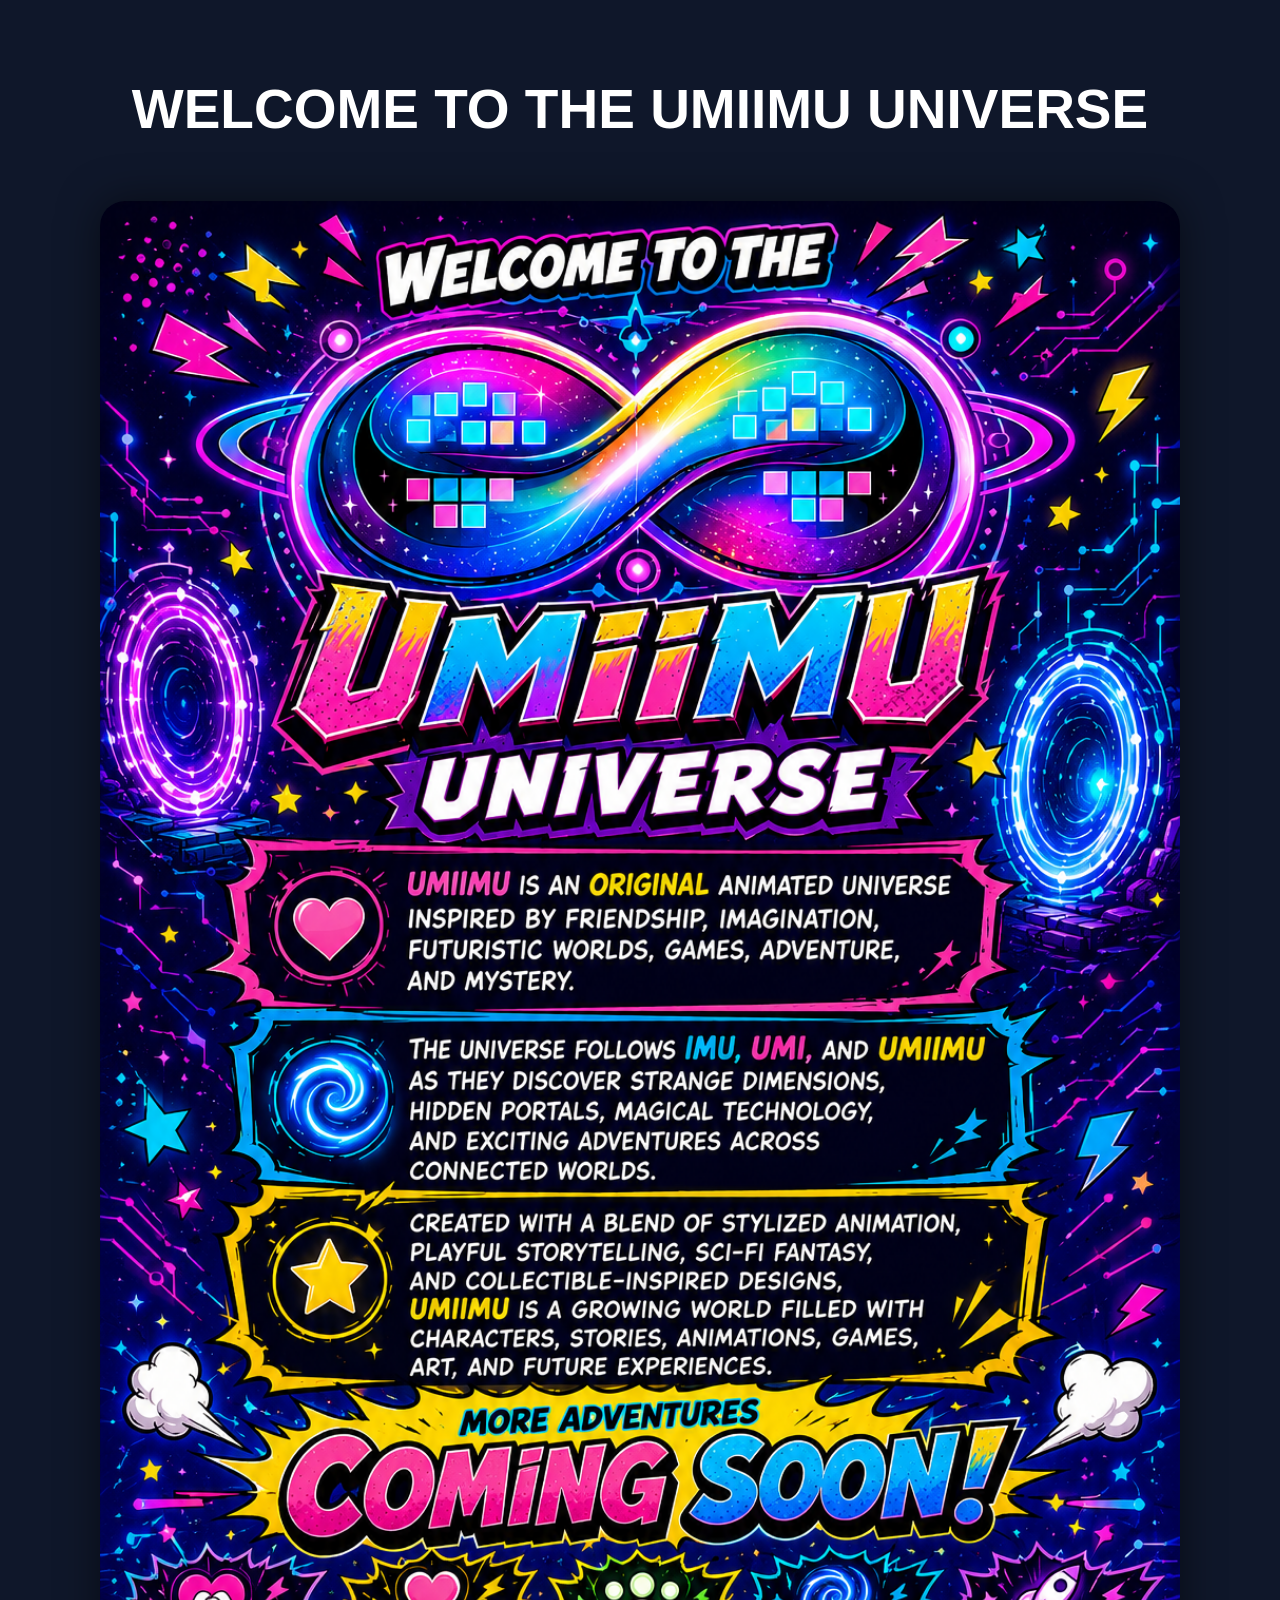
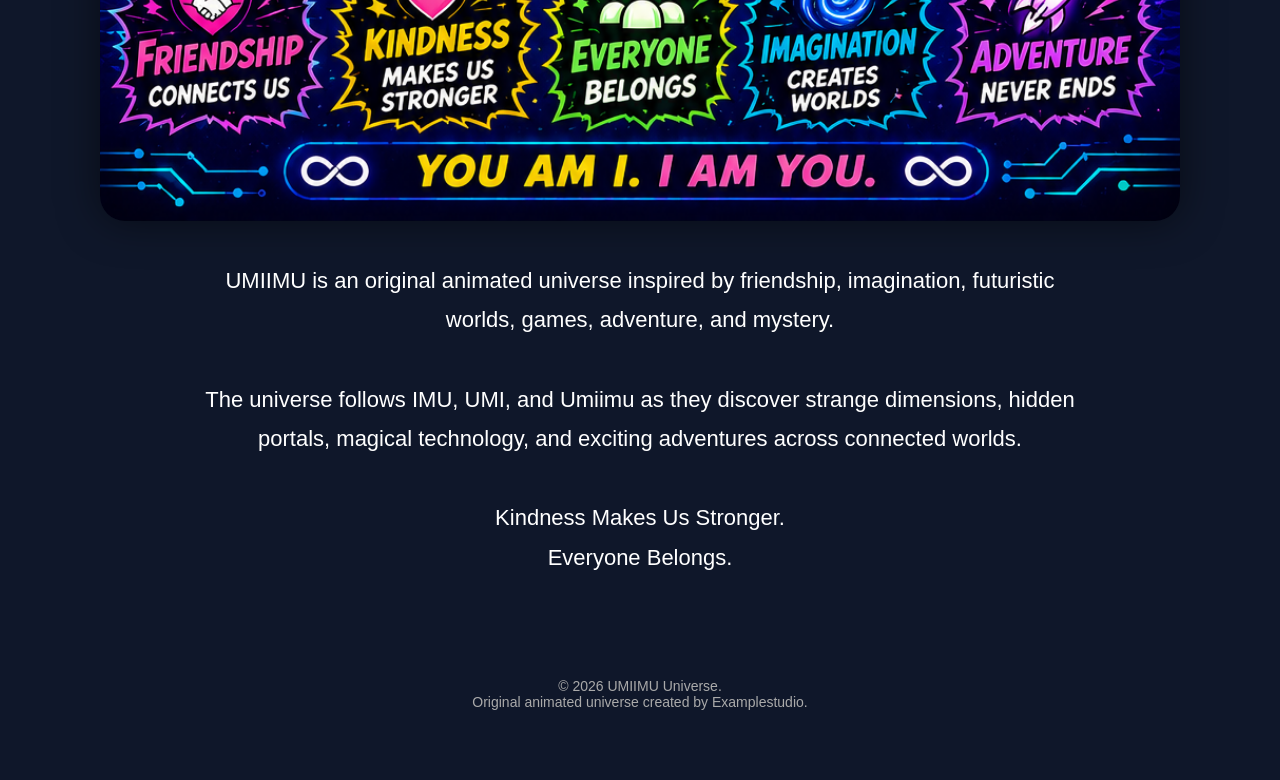
==== index.html @ dc401a6a "Create index.html created first index html" ====
<!DOCTYPE html>
<html>
<head>
  <title>UMIIMU Universe</title>

  <style>

    body{
      margin:0;
      background:#0f172a;
      color:white;
      font-family:Arial;
      text-align:center;
    }

    .poster{
      width:90%;
      max-width:1100px;
      margin-top:40px;
      border-radius:25px;
      box-shadow:0 0 40px rgba(0,0,0,0.5);
    }

    .content{
      padding:40px;
    }

    h1{
      font-size:55px;
      margin-bottom:20px;
    }

    p{
      font-size:22px;
      line-height:1.8;
      max-width:900px;
      margin:auto;
    }

    .footer{
      margin-top:70px;
      padding:30px;
      color:#aaa;
      font-size:14px;
    }

  </style>

</head>

<body>

<div class="content">

<h1>WELCOME TO THE UMIIMU UNIVERSE</h1>

<img src="UMIIMUPOSTER.png" class="poster">

<br><br><br>

<p>

UMIIMU is an original animated universe inspired by friendship, imagination, futuristic worlds, games, adventure, and mystery.

<br><br>

The universe follows IMU, UMI, and Umiimu as they discover strange dimensions, hidden portals, magical technology, and exciting adventures across connected worlds.

<br><br>

Kindness Makes Us Stronger.
<br>
Everyone Belongs.

</p>

<div class="footer">

© 2026 UMIIMU Universe.
<br>
Original animated universe created by Examplestudio.

</div>

</div>

</body>
</html>
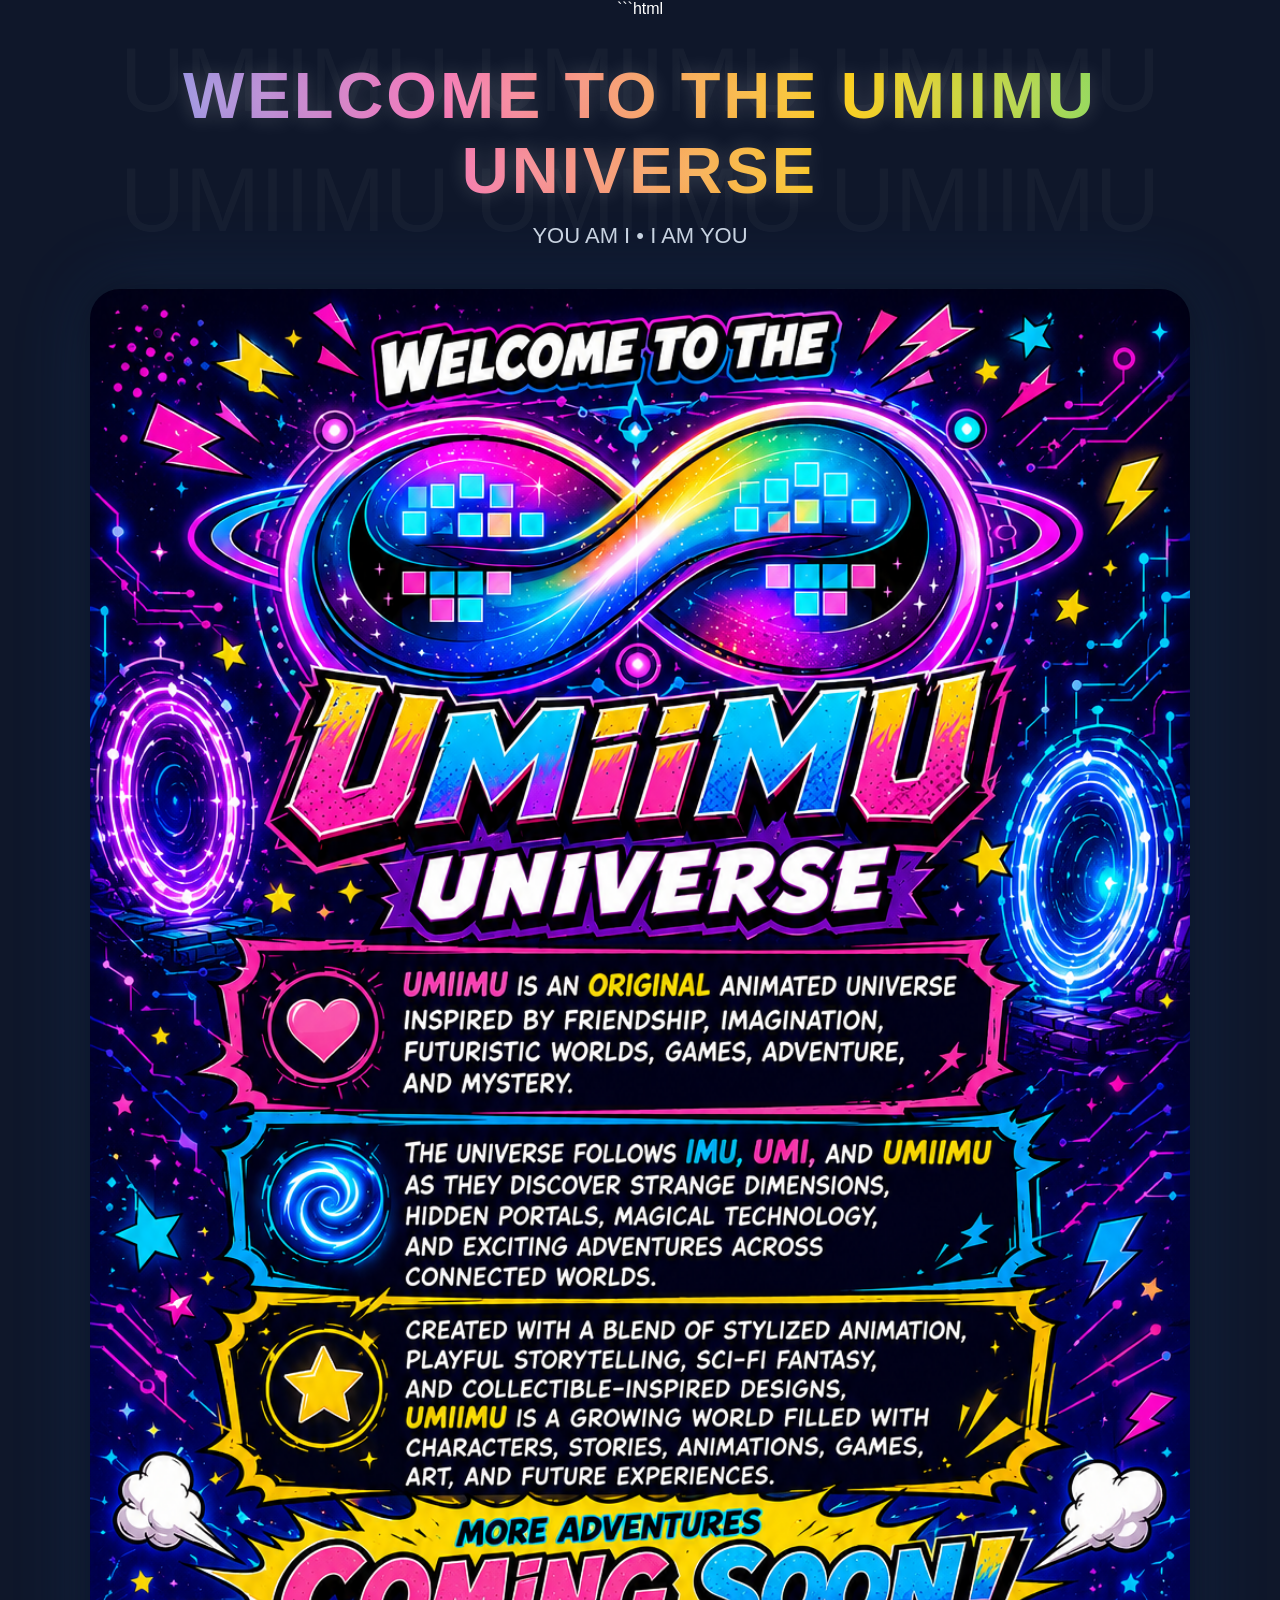
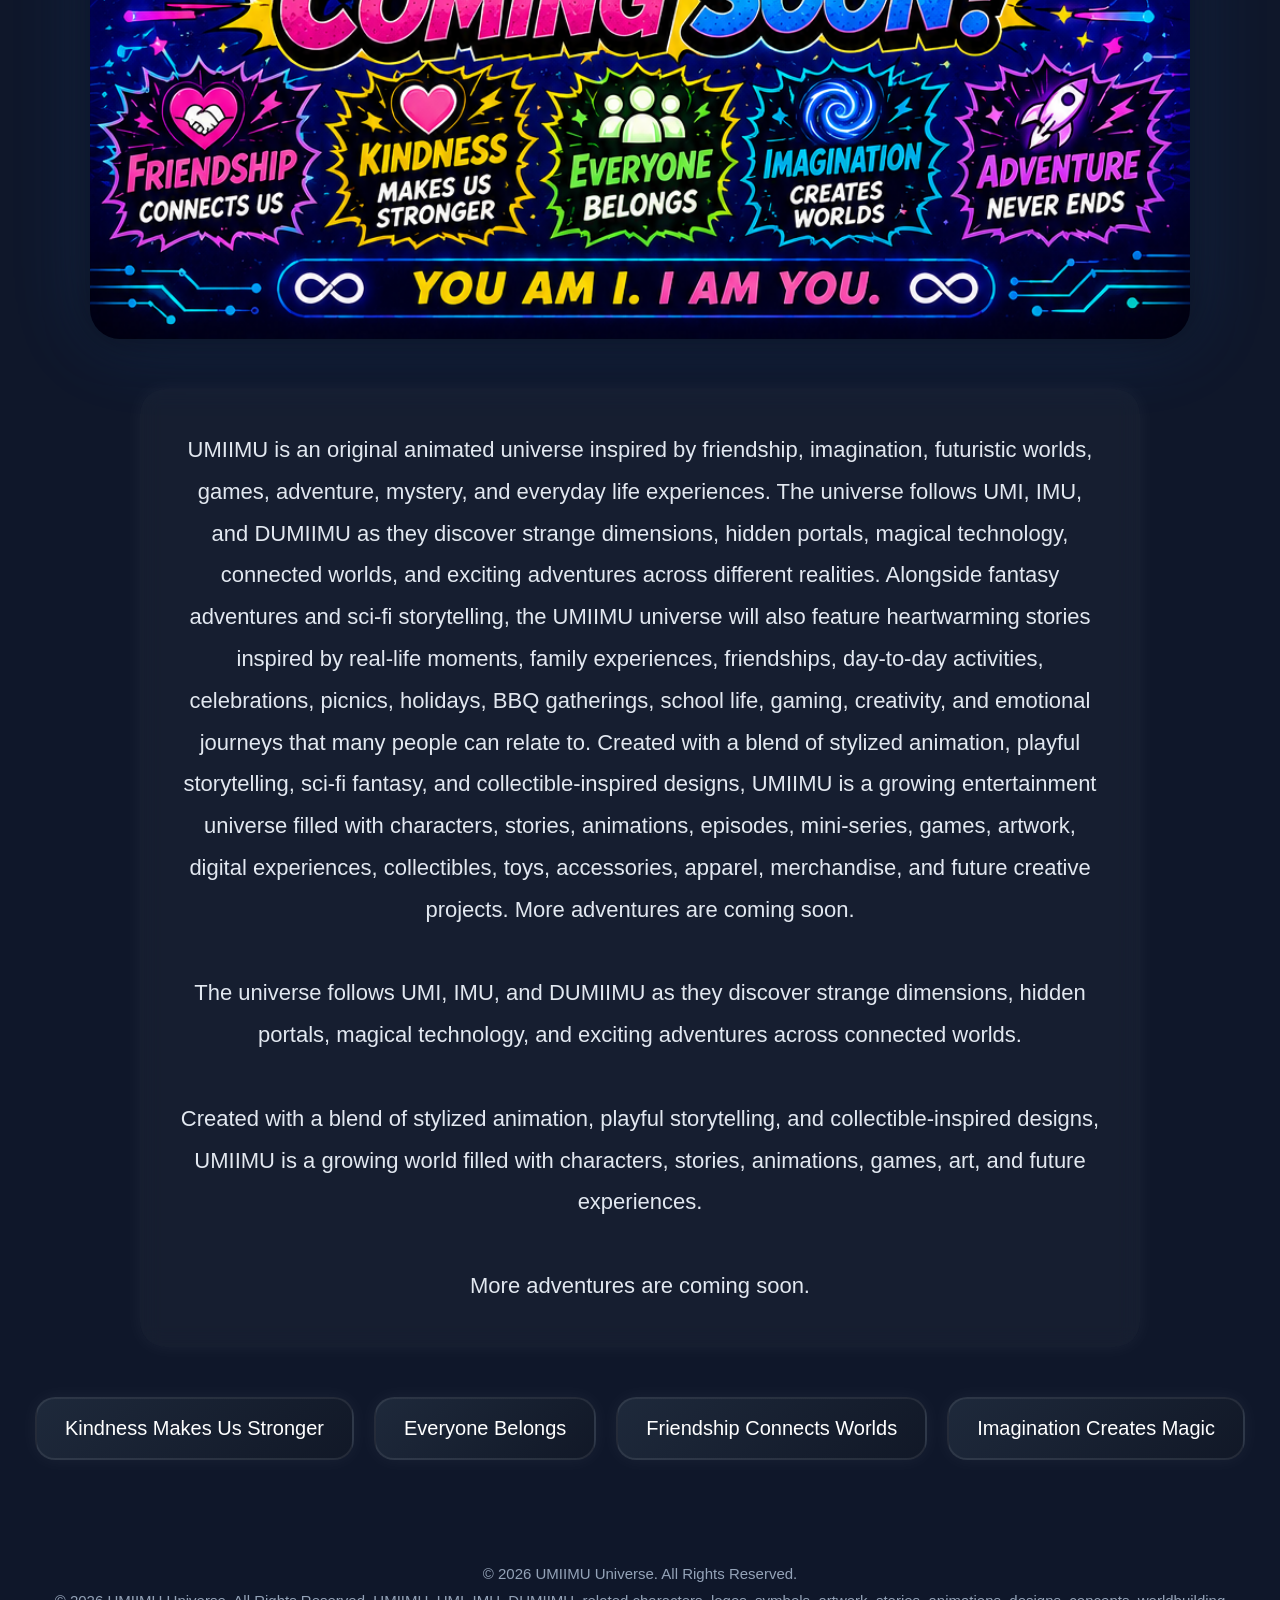
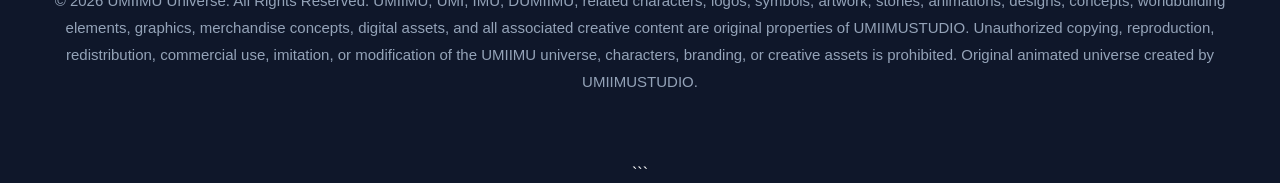
==== commit 6f0b8ee9: "Update index.html" ====
--- a/index.html
+++ b/index.html
@@ -1,47 +1,144 @@
+```html
 <!DOCTYPE html>
-<html>
+<html lang="en">
+
 <head>
+  <meta charset="UTF-8" />
+  <meta name="viewport" content="width=device-width, initial-scale=1.0" />
+
   <title>UMIIMU Universe</title>
 
   <style>
 
+    *{
+      margin:0;
+      padding:0;
+      box-sizing:border-box;
+    }
+
     body{
-      margin:0;
       background:#0f172a;
       color:white;
-      font-family:Arial;
+      font-family:'Arial Black','Trebuchet MS',sans-serif;
+      overflow-x:hidden;
       text-align:center;
+      position:relative;
+    }
+
+    /* Background repeated UMIIMU text */
+
+    .bgtext{
+      position:fixed;
+      top:0;
+      left:0;
+      width:100%;
+      height:100%;
+      font-size:90px;
+      line-height:120px;
+      opacity:0.03;
+      color:white;
+      pointer-events:none;
+      z-index:0;
+      word-break:break-word;
+      padding:20px;
+    }
+
+    .container{
+      position:relative;
+      z-index:2;
+      padding:40px 20px;
+    }
+
+    h1{
+      font-size:65px;
+      margin-bottom:15px;
+
+      background:linear-gradient(
+      90deg,
+      #60a5fa,
+      #f472b6,
+      #facc15,
+      #4ade80
+      );
+
+      -webkit-background-clip:text;
+      -webkit-text-fill-color:transparent;
+
+      text-shadow:
+      0 0 20px rgba(255,255,255,0.2);
+
+      letter-spacing:3px;
+    }
+
+    .subtitle{
+      font-size:22px;
+      color:#cbd5e1;
+      margin-bottom:40px;
     }
 
     .poster{
       width:90%;
       max-width:1100px;
-      margin-top:40px;
+      border-radius:30px;
+
+      box-shadow:
+      0 0 40px rgba(0,0,0,0.5),
+      0 0 80px rgba(59,130,246,0.2);
+
+      margin-bottom:50px;
+    }
+
+    .about{
+      max-width:1000px;
+      margin:auto;
+      font-size:22px;
+      line-height:1.9;
+      color:#e2e8f0;
+
+      background:rgba(255,255,255,0.03);
+
+      padding:40px;
       border-radius:25px;
-      box-shadow:0 0 40px rgba(0,0,0,0.5);
-    }
-
-    .content{
-      padding:40px;
-    }
-
-    h1{
-      font-size:55px;
-      margin-bottom:20px;
-    }
-
-    p{
-      font-size:22px;
-      line-height:1.8;
-      max-width:900px;
-      margin:auto;
+
+      backdrop-filter:blur(10px);
+
+      box-shadow:
+      0 0 20px rgba(255,255,255,0.05);
+    }
+
+    .values{
+      margin-top:50px;
+      display:flex;
+      justify-content:center;
+      flex-wrap:wrap;
+      gap:20px;
+    }
+
+    .value-box{
+      background:linear-gradient(
+      135deg,
+      #1e293b,
+      #111827
+      );
+
+      border:2px solid rgba(255,255,255,0.08);
+
+      padding:18px 28px;
+
+      border-radius:20px;
+
+      font-size:20px;
+
+      box-shadow:
+      0 0 20px rgba(255,255,255,0.05);
     }
 
     .footer{
       margin-top:70px;
       padding:30px;
-      color:#aaa;
-      font-size:14px;
+      color:#94a3b8;
+      font-size:15px;
+      line-height:1.8;
     }
 
   </style>
@@ -50,39 +147,97 @@
 
 <body>
 
-<div class="content">
-
-<h1>WELCOME TO THE UMIIMU UNIVERSE</h1>
-
-<img src="UMIIMUPOSTER.png" class="poster">
-
-<br><br><br>
-
-<p>
-
-UMIIMU is an original animated universe inspired by friendship, imagination, futuristic worlds, games, adventure, and mystery.
-
-<br><br>
-
-The universe follows IMU, UMI, and Umiimu as they discover strange dimensions, hidden portals, magical technology, and exciting adventures across connected worlds.
-
-<br><br>
-
-Kindness Makes Us Stronger.
-<br>
-Everyone Belongs.
-
-</p>
-
-<div class="footer">
-
-© 2026 UMIIMU Universe.
-<br>
-Original animated universe created by Examplestudio.
-
-</div>
-
-</div>
+  <!-- Background text -->
+
+  <div class="bgtext">
+
+    UMIIMU UMIIMU UMIIMU UMIIMU UMIIMU
+    UMIIMU UMIIMU UMIIMU UMIIMU UMIIMU
+    UMIIMU UMIIMU UMIIMU UMIIMU UMIIMU
+    UMIIMU UMIIMU UMIIMU UMIIMU UMIIMU
+    UMIIMU UMIIMU UMIIMU UMIIMU UMIIMU
+
+  </div>
+
+  <div class="container">
+
+    <h1>WELCOME TO THE UMIIMU UNIVERSE</h1>
+
+    <div class="subtitle">
+      YOU AM I • I AM YOU
+    </div>
+
+    <!-- CHANGE poster.png TO YOUR ACTUAL POSTER FILE NAME -->
+
+    <img src="UMIIMUPOSTER.png" class="poster">
+
+    <div class="about">
+
+      UMIIMU is an original animated universe inspired by friendship, imagination, futuristic worlds, games, adventure, mystery, and everyday life experiences.
+
+     The universe follows UMI, IMU, and DUMIIMU as they discover strange dimensions, hidden portals, magical technology, connected worlds, and exciting adventures across different realities.
+
+     Alongside fantasy adventures and sci-fi storytelling, the UMIIMU universe will also feature heartwarming stories inspired by real-life moments, family experiences, friendships, day-to-day activities, celebrations, picnics, holidays, BBQ gatherings, school life, gaming, creativity, and emotional journeys that many people can relate to.
+
+     Created with a blend of stylized animation, playful storytelling, sci-fi fantasy, and collectible-inspired designs, UMIIMU is a growing entertainment universe filled with characters, stories, animations, episodes, mini-series, games, artwork, digital experiences, collectibles, toys, accessories, apparel, merchandise, and future creative projects.
+
+     More adventures are coming soon.
+      <br><br>
+
+      The universe follows UMI, IMU, and DUMIIMU as they discover strange dimensions,
+      hidden portals, magical technology, and exciting adventures across connected worlds.
+
+      <br><br>
+
+      Created with a blend of stylized animation,
+      playful storytelling,
+      and collectible-inspired designs,
+      UMIIMU is a growing world filled with characters,
+      stories, animations, games, art, and future experiences.
+
+      <br><br>
+
+      More adventures are coming soon.
+
+    </div>
+
+    <div class="values">
+
+      <div class="value-box">
+        Kindness Makes Us Stronger
+      </div>
+
+      <div class="value-box">
+        Everyone Belongs
+      </div>
+
+      <div class="value-box">
+        Friendship Connects Worlds
+      </div>
+
+      <div class="value-box">
+        Imagination Creates Magic
+      </div>
+
+    </div>
+
+    <div class="footer">
+
+      © 2026 UMIIMU Universe. All Rights Reserved.
+      <br>
+      © 2026 UMIIMU Universe. All Rights Reserved.
+
+     UMIIMU, UMI, IMU, DUMIIMU, related characters, logos, symbols, artwork, stories, animations, designs, concepts, worldbuilding elements, graphics, merchandise concepts, digital assets, and all associated creative content are original properties of UMIIMUSTUDIO.
+
+     Unauthorized copying, reproduction, redistribution, commercial use, imitation, or modification of the UMIIMU universe, characters, branding, or creative assets is prohibited.
+
+     Original animated universe created by UMIIMUSTUDIO.
+
+    </div>
+
+  </div>
 
 </body>
+
 </html>
+```
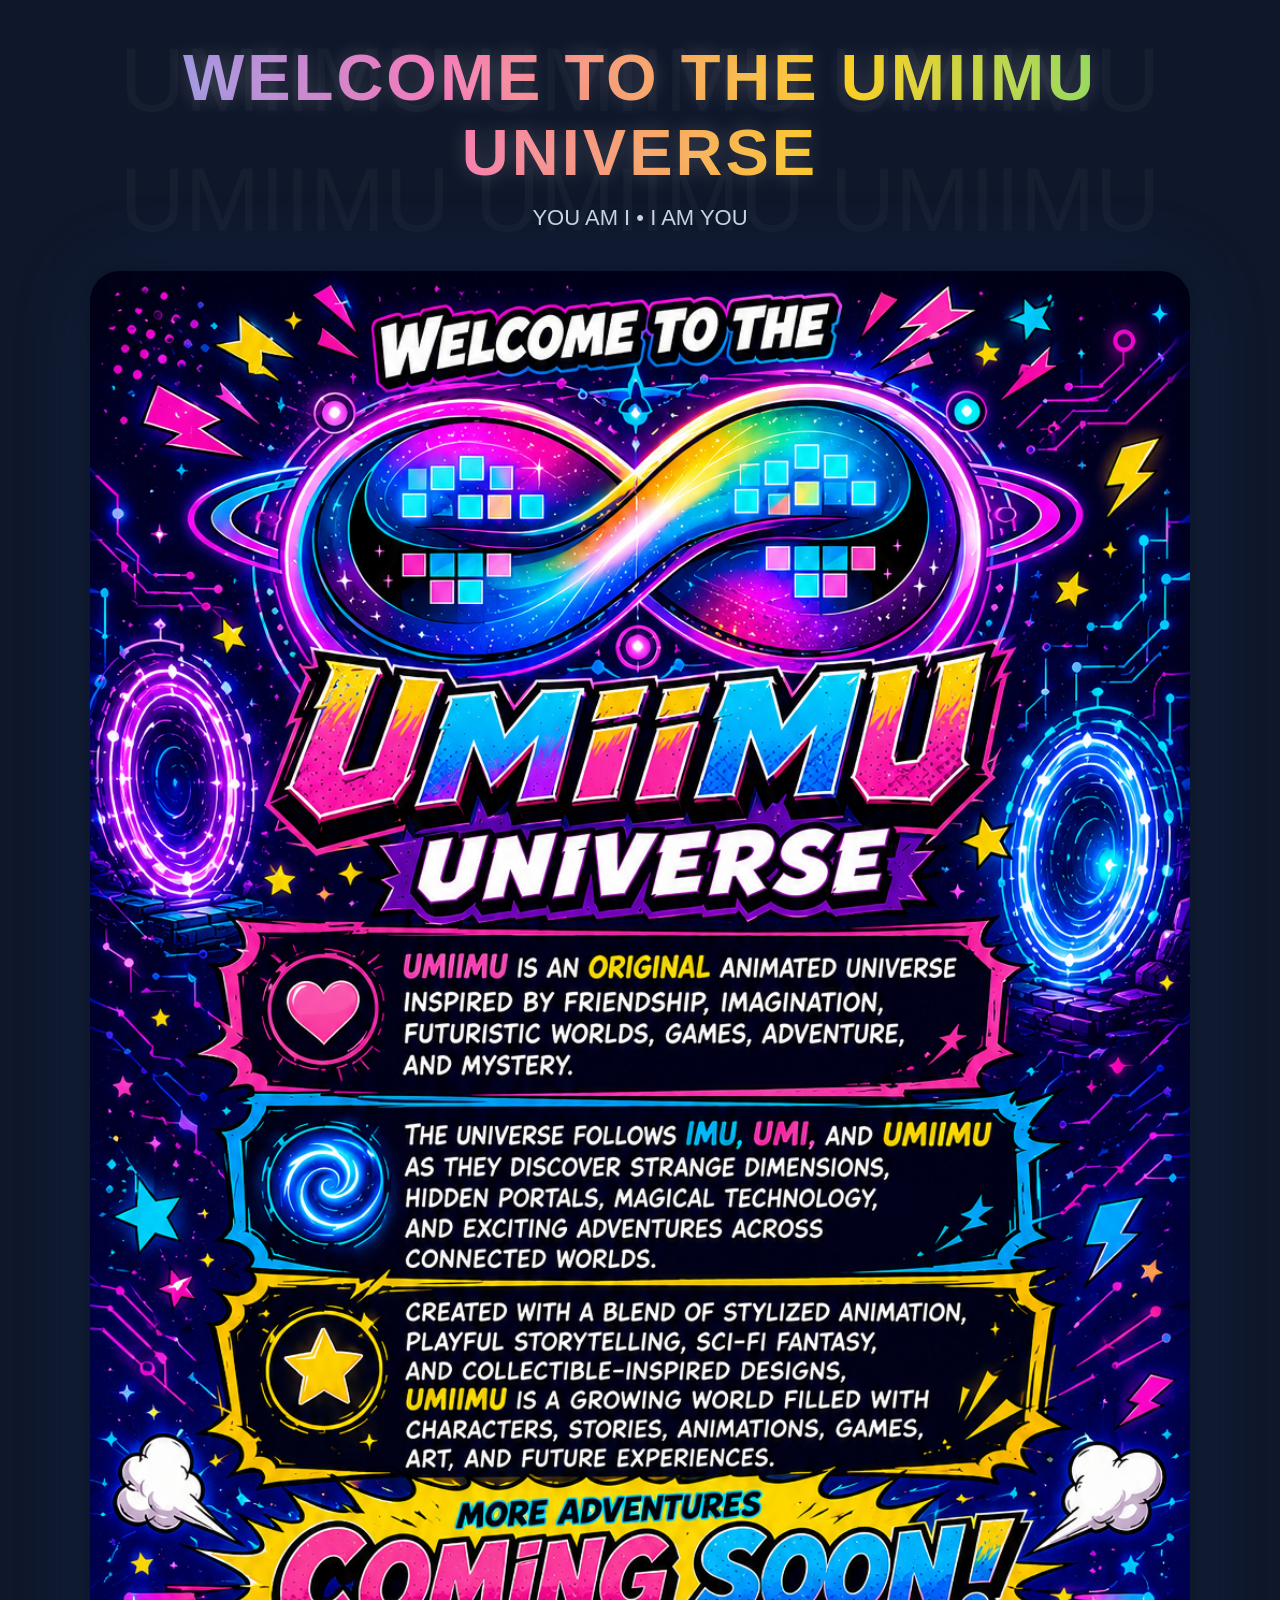
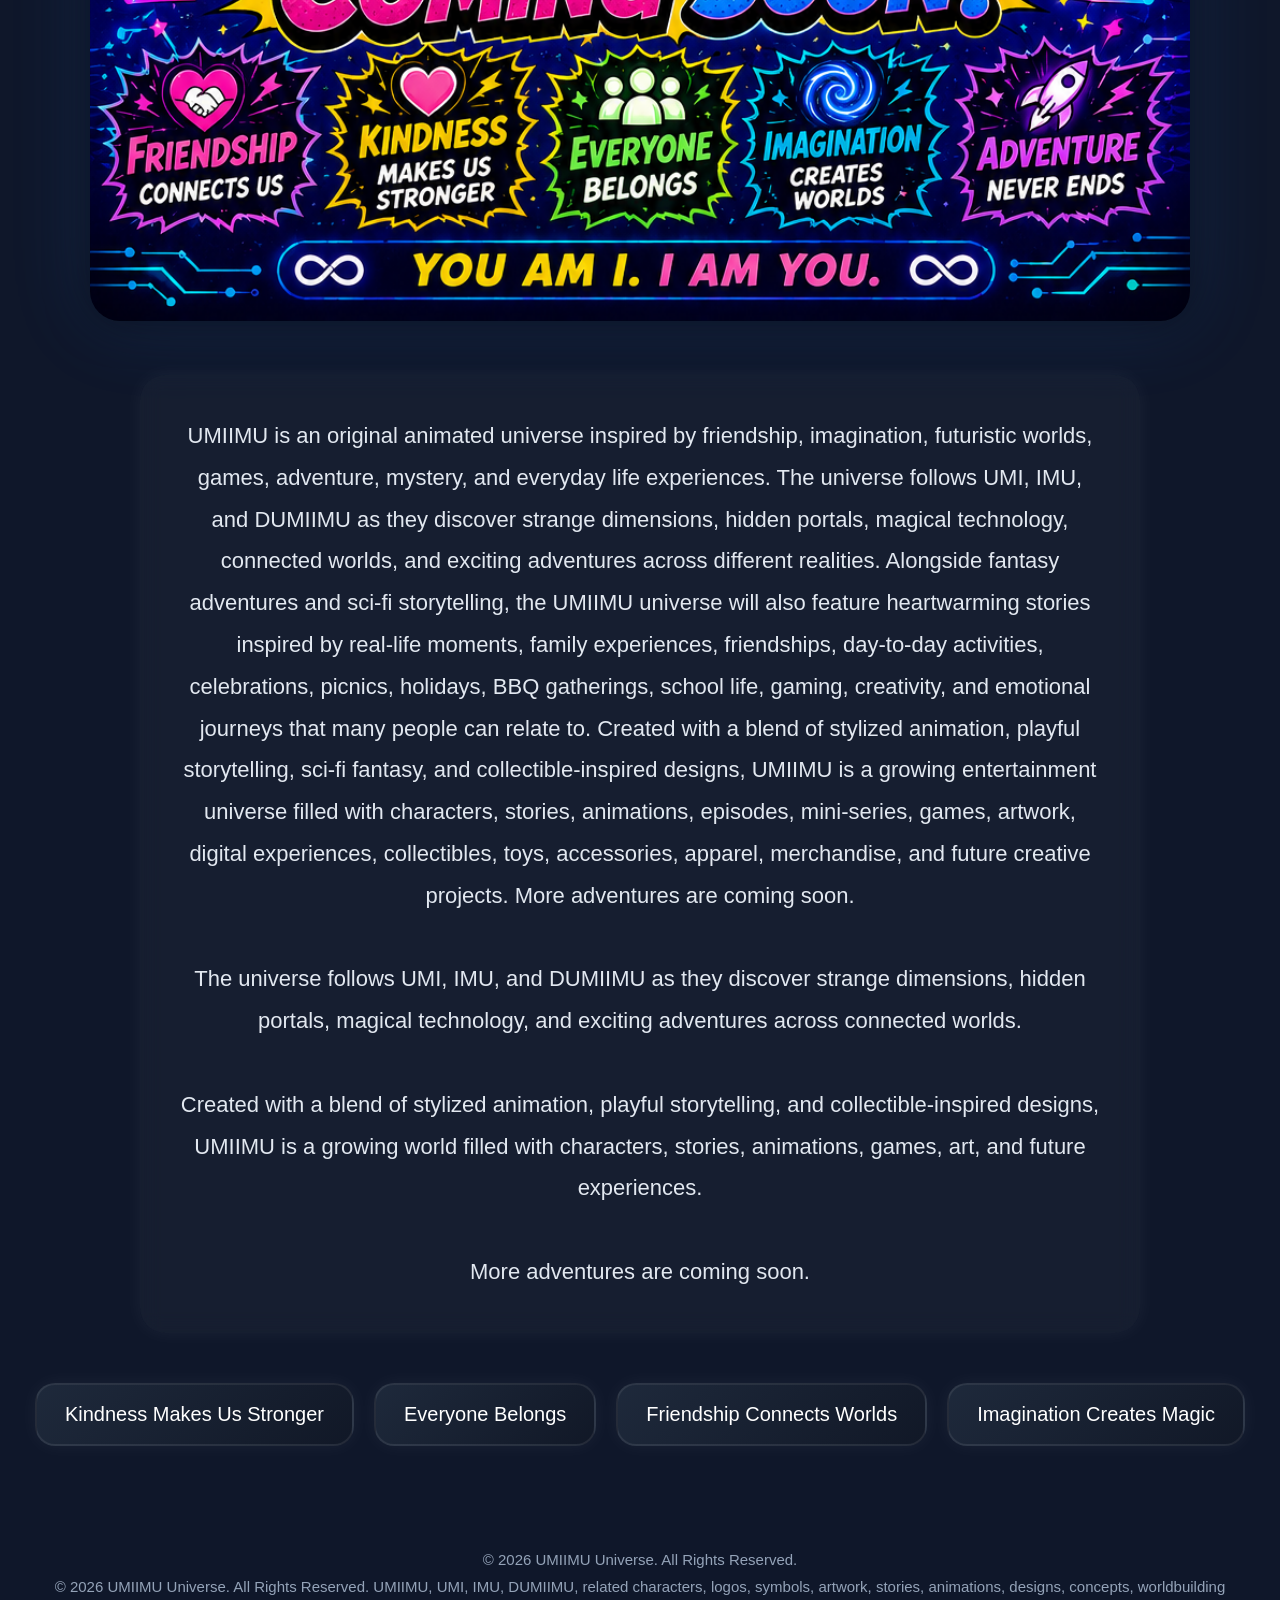
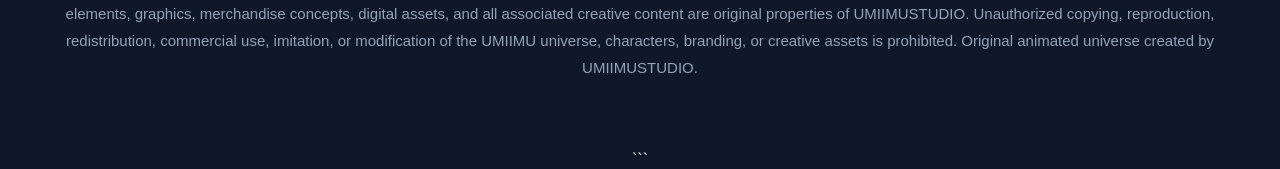
==== commit 7320f83d: "Update index.html" ====
--- a/index.html
+++ b/index.html
@@ -1,4 +1,3 @@
-```html
 <!DOCTYPE html>
 <html lang="en">
 
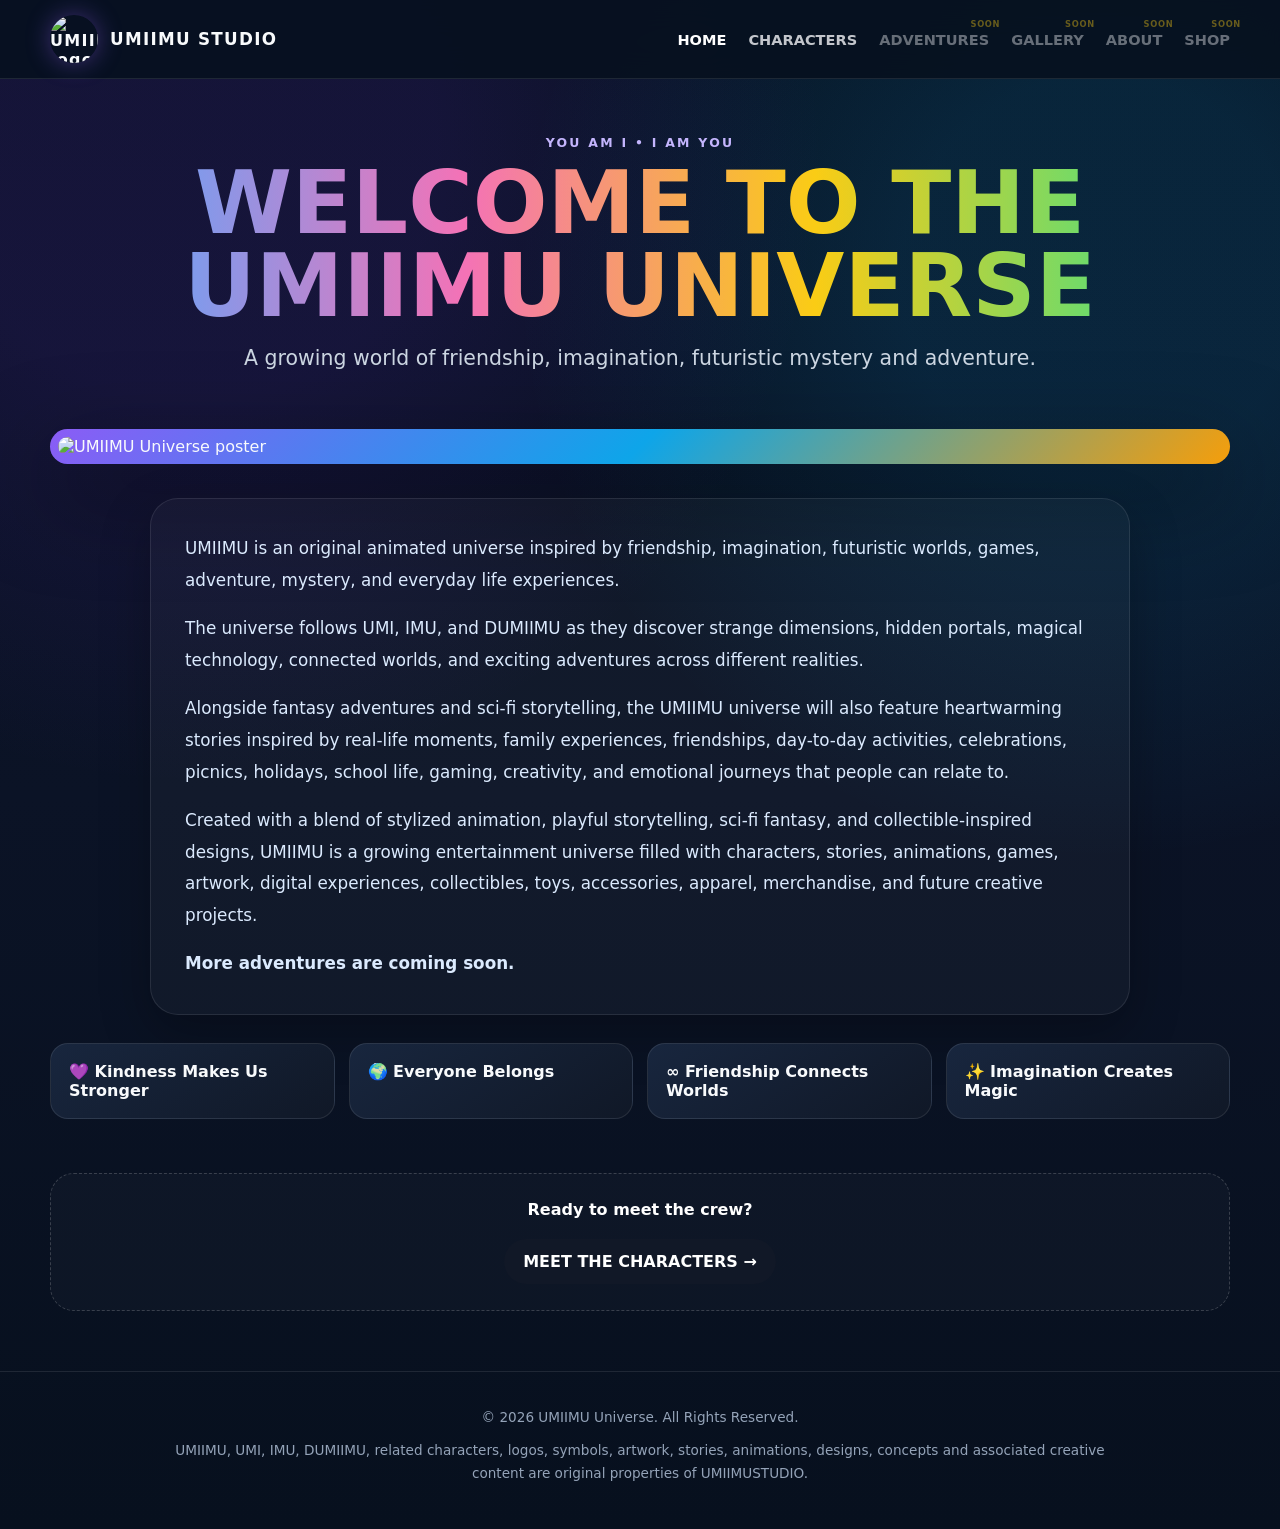
==== commit 3819f94c: "Add files via upload" ====
--- a/index.html
+++ b/index.html
@@ -1,242 +1,44 @@
 <!DOCTYPE html>
 <html lang="en">
-
 <head>
-  <meta charset="UTF-8" />
-  <meta name="viewport" content="width=device-width, initial-scale=1.0" />
-
+  <meta charset="UTF-8">
+  <meta name="viewport" content="width=device-width, initial-scale=1.0">
+  <meta name="description" content="Welcome to the UMIIMU Universe — friendship, imagination, adventure and connected worlds.">
   <title>UMIIMU Universe</title>
-
-  <style>
-
-    *{
-      margin:0;
-      padding:0;
-      box-sizing:border-box;
-    }
-
-    body{
-      background:#0f172a;
-      color:white;
-      font-family:'Arial Black','Trebuchet MS',sans-serif;
-      overflow-x:hidden;
-      text-align:center;
-      position:relative;
-    }
-
-    /* Background repeated UMIIMU text */
-
-    .bgtext{
-      position:fixed;
-      top:0;
-      left:0;
-      width:100%;
-      height:100%;
-      font-size:90px;
-      line-height:120px;
-      opacity:0.03;
-      color:white;
-      pointer-events:none;
-      z-index:0;
-      word-break:break-word;
-      padding:20px;
-    }
-
-    .container{
-      position:relative;
-      z-index:2;
-      padding:40px 20px;
-    }
-
-    h1{
-      font-size:65px;
-      margin-bottom:15px;
-
-      background:linear-gradient(
-      90deg,
-      #60a5fa,
-      #f472b6,
-      #facc15,
-      #4ade80
-      );
-
-      -webkit-background-clip:text;
-      -webkit-text-fill-color:transparent;
-
-      text-shadow:
-      0 0 20px rgba(255,255,255,0.2);
-
-      letter-spacing:3px;
-    }
-
-    .subtitle{
-      font-size:22px;
-      color:#cbd5e1;
-      margin-bottom:40px;
-    }
-
-    .poster{
-      width:90%;
-      max-width:1100px;
-      border-radius:30px;
-
-      box-shadow:
-      0 0 40px rgba(0,0,0,0.5),
-      0 0 80px rgba(59,130,246,0.2);
-
-      margin-bottom:50px;
-    }
-
-    .about{
-      max-width:1000px;
-      margin:auto;
-      font-size:22px;
-      line-height:1.9;
-      color:#e2e8f0;
-
-      background:rgba(255,255,255,0.03);
-
-      padding:40px;
-      border-radius:25px;
-
-      backdrop-filter:blur(10px);
-
-      box-shadow:
-      0 0 20px rgba(255,255,255,0.05);
-    }
-
-    .values{
-      margin-top:50px;
-      display:flex;
-      justify-content:center;
-      flex-wrap:wrap;
-      gap:20px;
-    }
-
-    .value-box{
-      background:linear-gradient(
-      135deg,
-      #1e293b,
-      #111827
-      );
-
-      border:2px solid rgba(255,255,255,0.08);
-
-      padding:18px 28px;
-
-      border-radius:20px;
-
-      font-size:20px;
-
-      box-shadow:
-      0 0 20px rgba(255,255,255,0.05);
-    }
-
-    .footer{
-      margin-top:70px;
-      padding:30px;
-      color:#94a3b8;
-      font-size:15px;
-      line-height:1.8;
-    }
-
-  </style>
-
+  <link rel="stylesheet" href="styles.css">
 </head>
-
 <body>
-
-  <!-- Background text -->
-
-  <div class="bgtext">
-
-    UMIIMU UMIIMU UMIIMU UMIIMU UMIIMU
-    UMIIMU UMIIMU UMIIMU UMIIMU UMIIMU
-    UMIIMU UMIIMU UMIIMU UMIIMU UMIIMU
-    UMIIMU UMIIMU UMIIMU UMIIMU UMIIMU
-    UMIIMU UMIIMU UMIIMU UMIIMU UMIIMU
-
-  </div>
-
-  <div class="container">
-
+<header class="nav-wrap"><div class="site-shell nav">
+  <a class="brand" href="index.html"><img src="images/UMIIMULOGO.jpg" alt="UMIIMU logo"><span>UMIIMU STUDIO</span></a>
+  <button class="menu-btn" aria-label="Open menu">☰</button>
+  <nav class="nav-links">
+    <a class="active" href="index.html">HOME</a>
+    <a href="characters.html">CHARACTERS</a>
+    <span class="soon">ADVENTURES</span><span class="soon">GALLERY</span><span class="soon">ABOUT</span><span class="soon">SHOP</span>
+  </nav>
+</div></header>
+<main class="site-shell">
+  <section class="hero">
+    <div class="eyebrow">YOU AM I • I AM YOU</div>
     <h1>WELCOME TO THE UMIIMU UNIVERSE</h1>
-
-    <div class="subtitle">
-      YOU AM I • I AM YOU
-    </div>
-
-    <!-- CHANGE poster.png TO YOUR ACTUAL POSTER FILE NAME -->
-
-    <img src="UMIIMUPOSTER.png" class="poster">
-
-    <div class="about">
-
-      UMIIMU is an original animated universe inspired by friendship, imagination, futuristic worlds, games, adventure, mystery, and everyday life experiences.
-
-     The universe follows UMI, IMU, and DUMIIMU as they discover strange dimensions, hidden portals, magical technology, connected worlds, and exciting adventures across different realities.
-
-     Alongside fantasy adventures and sci-fi storytelling, the UMIIMU universe will also feature heartwarming stories inspired by real-life moments, family experiences, friendships, day-to-day activities, celebrations, picnics, holidays, BBQ gatherings, school life, gaming, creativity, and emotional journeys that many people can relate to.
-
-     Created with a blend of stylized animation, playful storytelling, sci-fi fantasy, and collectible-inspired designs, UMIIMU is a growing entertainment universe filled with characters, stories, animations, episodes, mini-series, games, artwork, digital experiences, collectibles, toys, accessories, apparel, merchandise, and future creative projects.
-
-     More adventures are coming soon.
-      <br><br>
-
-      The universe follows UMI, IMU, and DUMIIMU as they discover strange dimensions,
-      hidden portals, magical technology, and exciting adventures across connected worlds.
-
-      <br><br>
-
-      Created with a blend of stylized animation,
-      playful storytelling,
-      and collectible-inspired designs,
-      UMIIMU is a growing world filled with characters,
-      stories, animations, games, art, and future experiences.
-
-      <br><br>
-
-      More adventures are coming soon.
-
-    </div>
-
-    <div class="values">
-
-      <div class="value-box">
-        Kindness Makes Us Stronger
-      </div>
-
-      <div class="value-box">
-        Everyone Belongs
-      </div>
-
-      <div class="value-box">
-        Friendship Connects Worlds
-      </div>
-
-      <div class="value-box">
-        Imagination Creates Magic
-      </div>
-
-    </div>
-
-    <div class="footer">
-
-      © 2026 UMIIMU Universe. All Rights Reserved.
-      <br>
-      © 2026 UMIIMU Universe. All Rights Reserved.
-
-     UMIIMU, UMI, IMU, DUMIIMU, related characters, logos, symbols, artwork, stories, animations, designs, concepts, worldbuilding elements, graphics, merchandise concepts, digital assets, and all associated creative content are original properties of UMIIMUSTUDIO.
-
-     Unauthorized copying, reproduction, redistribution, commercial use, imitation, or modification of the UMIIMU universe, characters, branding, or creative assets is prohibited.
-
-     Original animated universe created by UMIIMUSTUDIO.
-
-    </div>
-
-  </div>
-
-</body>
-
-</html>
-```
+    <p>A growing world of friendship, imagination, futuristic mystery and adventure.</p>
+  </section>
+  <div class="poster-frame"><img src="images/UMIIMUPOSTER.png" alt="UMIIMU Universe poster"></div>
+  <section class="about-card">
+    <p>UMIIMU is an original animated universe inspired by friendship, imagination, futuristic worlds, games, adventure, mystery, and everyday life experiences.</p>
+    <p>The universe follows UMI, IMU, and DUMIIMU as they discover strange dimensions, hidden portals, magical technology, connected worlds, and exciting adventures across different realities.</p>
+    <p>Alongside fantasy adventures and sci-fi storytelling, the UMIIMU universe will also feature heartwarming stories inspired by real-life moments, family experiences, friendships, day-to-day activities, celebrations, picnics, holidays, school life, gaming, creativity, and emotional journeys that people can relate to.</p>
+    <p>Created with a blend of stylized animation, playful storytelling, sci-fi fantasy, and collectible-inspired designs, UMIIMU is a growing entertainment universe filled with characters, stories, animations, games, artwork, digital experiences, collectibles, toys, accessories, apparel, merchandise, and future creative projects.</p>
+    <p><strong>More adventures are coming soon.</strong></p>
+  </section>
+  <section class="values">
+    <div class="value-box">💜 Kindness Makes Us Stronger</div>
+    <div class="value-box">🌍 Everyone Belongs</div>
+    <div class="value-box">∞ Friendship Connects Worlds</div>
+    <div class="value-box">✨ Imagination Creates Magic</div>
+  </section>
+  <section class="coming-strip"><strong>Ready to meet the crew?</strong><br><a class="btn" href="characters.html">MEET THE CHARACTERS →</a></section>
+</main>
+<footer class="footer"><div class="site-shell">© 2026 UMIIMU Universe. All Rights Reserved.<div class="legal">UMIIMU, UMI, IMU, DUMIIMU, related characters, logos, symbols, artwork, stories, animations, designs, concepts and associated creative content are original properties of UMIIMUSTUDIO.</div></div></footer>
+<script src="script.js"></script>
+</body></html>
--- a/styles.css
+++ b/styles.css
@@ -0,0 +1,38 @@
+:root{
+  --bg:#07111f;
+  --bg2:#101b34;
+  --ink:#f8fafc;
+  --muted:#cbd5e1;
+  --purple:#7c3aed;
+  --blue:#2563eb;
+  --teal:#0f9c9c;
+  --orange:#f97316;
+  --yellow:#facc15;
+  --card:#ffffff0d;
+  --line:#ffffff18;
+}
+*{box-sizing:border-box;margin:0;padding:0}
+html{scroll-behavior:smooth}
+body{font-family:Inter,ui-sans-serif,system-ui,-apple-system,BlinkMacSystemFont,"Segoe UI",sans-serif;background:
+radial-gradient(circle at 15% 10%,#6d28d922 0 14%,transparent 36%),
+radial-gradient(circle at 86% 18%,#0ea5e922 0 12%,transparent 35%),
+linear-gradient(180deg,var(--bg),#0b1326 52%,#07101e);color:var(--ink);min-height:100vh;overflow-x:hidden}
+a{color:inherit;text-decoration:none}
+img{display:block;max-width:100%}
+.site-shell{width:min(1180px,calc(100% - 32px));margin:auto}
+.nav-wrap{position:sticky;top:0;z-index:50;background:#07111fe8;backdrop-filter:blur(16px);border-bottom:1px solid var(--line)}
+.nav{height:78px;display:flex;align-items:center;gap:24px;justify-content:space-between}
+.brand{display:flex;align-items:center;gap:12px;font-weight:900;letter-spacing:.08em}.brand img{width:48px;height:48px;border-radius:50%;object-fit:cover;box-shadow:0 0 24px #8b5cf666}.brand span{font-size:1.05rem}
+.nav-links{display:flex;gap:22px;align-items:center;font-weight:800;font-size:.91rem}.nav-links a{opacity:.78;transition:.2s}.nav-links a:hover,.nav-links a.active{opacity:1;color:#fff}.nav-links .soon{opacity:.4;cursor:default;position:relative}.nav-links .soon::after{content:"SOON";font-size:.52rem;color:var(--yellow);position:absolute;top:-12px;right:-11px;letter-spacing:.08em}
+.menu-btn{display:none;border:1px solid var(--line);background:#ffffff0d;color:#fff;border-radius:12px;padding:10px 13px;font-size:1.1rem}
+.hero{padding:56px 0 24px;text-align:center}.eyebrow{color:#c4b5fd;font-weight:900;letter-spacing:.18em;text-transform:uppercase;font-size:.78rem}.hero h1{font-size:clamp(2.4rem,7vw,5.5rem);line-height:.94;margin:12px auto 14px;max-width:1050px;background:linear-gradient(90deg,#60a5fa,#f472b6,#facc15,#4ade80);-webkit-background-clip:text;color:transparent}.hero p{max-width:800px;margin:auto;color:var(--muted);font-size:clamp(1rem,2.2vw,1.28rem);line-height:1.75}
+.poster-frame{margin:28px auto 34px;border-radius:28px;padding:8px;background:linear-gradient(135deg,#8b5cf6,#0ea5e9,#f59e0b);box-shadow:0 30px 90px #0008}.poster-frame img{width:100%;border-radius:22px}
+.about-card{max-width:980px;margin:0 auto;background:#ffffff08;border:1px solid var(--line);border-radius:28px;padding:34px;color:#dbeafe;line-height:1.9;font-size:1.05rem;box-shadow:0 18px 50px #0004}.about-card p+p{margin-top:16px}
+.values{display:grid;grid-template-columns:repeat(4,1fr);gap:14px;margin:28px 0 54px}.value-box{padding:18px;border-radius:18px;background:linear-gradient(145deg,#18263e,#101827);border:1px solid var(--line);font-weight:900}
+.section-title{text-align:center;padding:52px 0 24px}.section-title h1,.section-title h2{font-size:clamp(2.25rem,6vw,4.6rem);letter-spacing:-.04em}.section-title p{color:var(--muted);margin-top:10px;font-size:1.08rem}.brush{display:inline-block;padding:.15em .3em;background:linear-gradient(90deg,#7c3aed,#2563eb);border-radius:16px;transform:rotate(-1deg)}
+.team-grid{display:grid;grid-template-columns:repeat(3,1fr);gap:22px;padding:20px 0 54px}.character-card{position:relative;border-radius:28px;overflow:hidden;background:#fff;color:#111827;min-height:540px;box-shadow:0 22px 60px #0007;border:1px solid #fff2;transition:.25s transform,.25s box-shadow}.character-card:hover{transform:translateY(-6px);box-shadow:0 30px 80px #0009}.character-card .thumb{height:300px;overflow:hidden;background:#ede9fe}.character-card .thumb img{width:100%;height:100%;object-fit:cover;object-position:center}.character-card .body{padding:24px}.character-card h3{font-size:2rem;margin-bottom:4px}.character-card .role{font-weight:900;margin-bottom:12px}.character-card p{color:#475569;line-height:1.6}.card-umi{border-top:6px solid #7c3aed}.card-imu{border-top:6px solid #2563eb}.card-dumiimu{border-top:6px solid #0f9c9c}.card-umi .role{color:#7c3aed}.card-imu .role{color:#2563eb}.card-dumiimu .role{color:#0f9c9c}.btn{display:inline-flex;align-items:center;justify-content:center;gap:8px;margin-top:20px;padding:13px 19px;border-radius:999px;font-weight:900;background:#111827;color:#fff}.btn:hover{filter:brightness(1.1)}
+.profile-wrap{padding:32px 0 64px}.profile-toolbar{display:flex;justify-content:space-between;align-items:center;gap:14px;margin-bottom:18px;flex-wrap:wrap}.back{display:inline-flex;gap:8px;align-items:center;padding:11px 16px;border-radius:999px;background:#ffffff0c;border:1px solid var(--line);font-weight:800}.profile-art{border-radius:28px;overflow:hidden;background:#fff;box-shadow:0 30px 90px #0009}.profile-art img{width:100%;height:auto}.profile-note{text-align:center;color:var(--muted);margin-top:20px}.profile-cta{text-align:center;padding:24px}.profile-cta .btn{background:linear-gradient(90deg,#7c3aed,#2563eb);padding:14px 24px}
+.coming-strip{margin:20px 0 60px;border:1px dashed #ffffff2e;border-radius:24px;padding:26px;text-align:center;color:#cbd5e1;background:#ffffff06}.coming-strip strong{color:#fff}
+.footer{border-top:1px solid var(--line);padding:34px 0 44px;color:#94a3b8;text-align:center;font-size:.85rem;line-height:1.7}.footer .legal{max-width:950px;margin:10px auto 0}
+@media(max-width:900px){.nav-links{display:none}.menu-btn{display:block}.nav-links.open{position:absolute;left:16px;right:16px;top:70px;display:flex;flex-direction:column;align-items:stretch;background:#0b1326;border:1px solid var(--line);padding:18px;border-radius:18px;box-shadow:0 24px 60px #0009}.nav-links.open a{padding:9px 4px}.team-grid{grid-template-columns:1fr}.character-card{min-height:0}.character-card .thumb{height:340px}.values{grid-template-columns:repeat(2,1fr)}}
+@media(max-width:600px){.site-shell{width:min(100% - 20px,1180px)}.nav{height:68px}.brand img{width:40px;height:40px}.brand span{font-size:.9rem}.hero{padding-top:38px}.poster-frame{border-radius:18px;padding:5px}.poster-frame img{border-radius:14px}.about-card{padding:23px;font-size:.98rem}.values{grid-template-columns:1fr}.section-title{padding-top:38px}.character-card .thumb{height:250px}.profile-wrap{padding-top:18px}.profile-art{border-radius:16px;overflow-x:auto}.profile-art img{min-width:760px}.profile-note{font-size:.88rem}}
